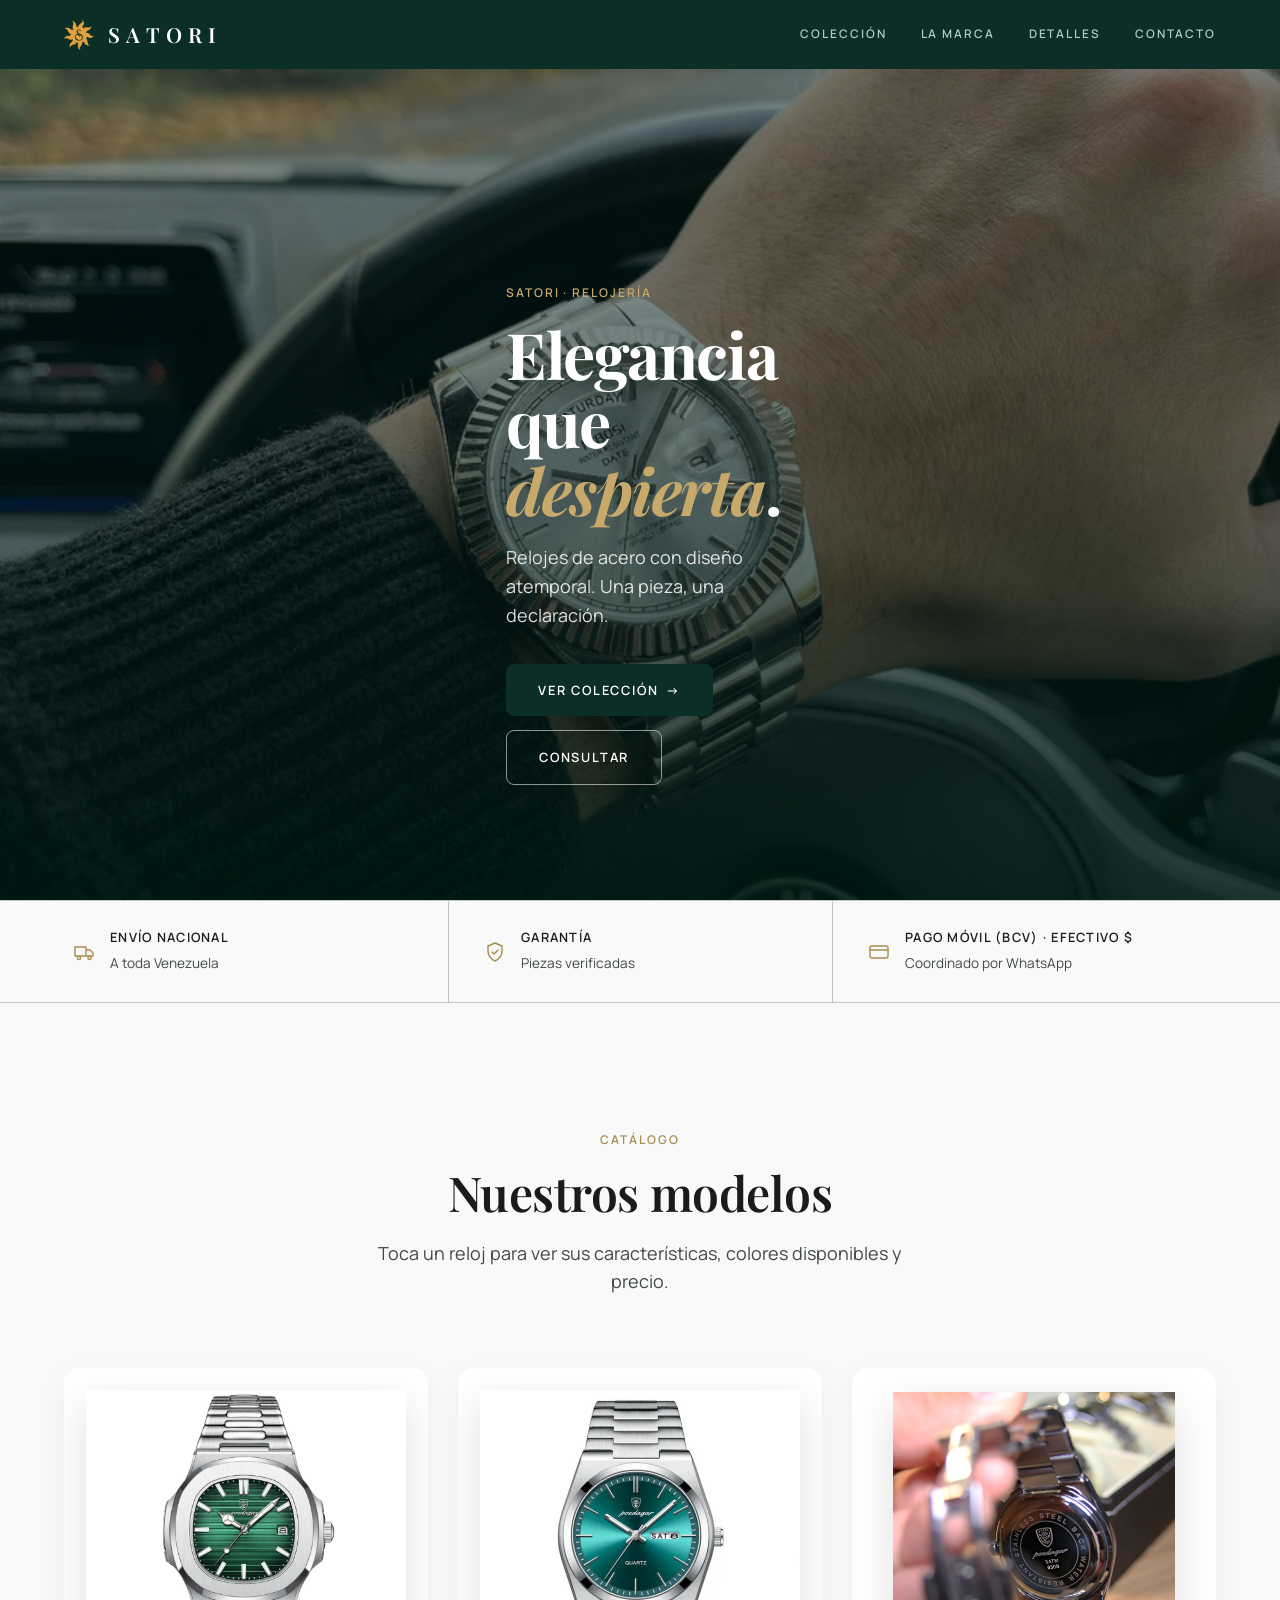
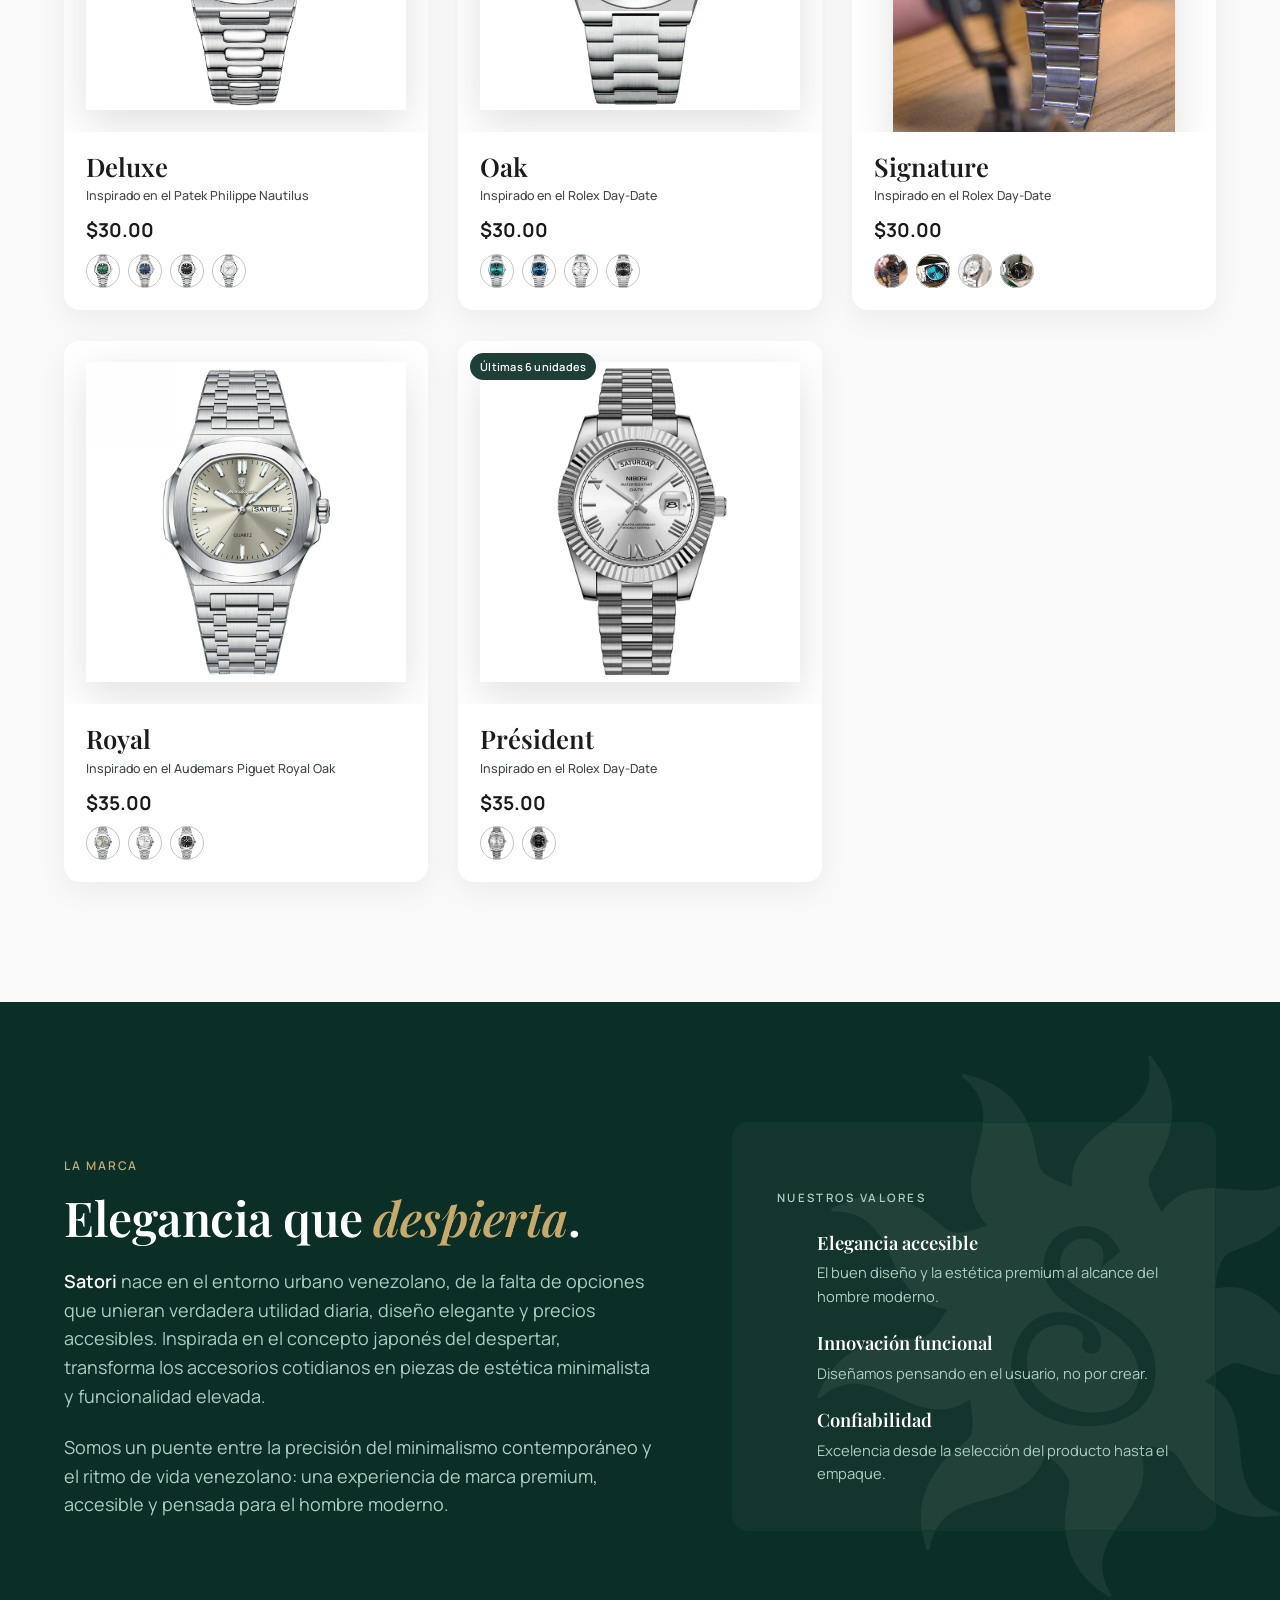
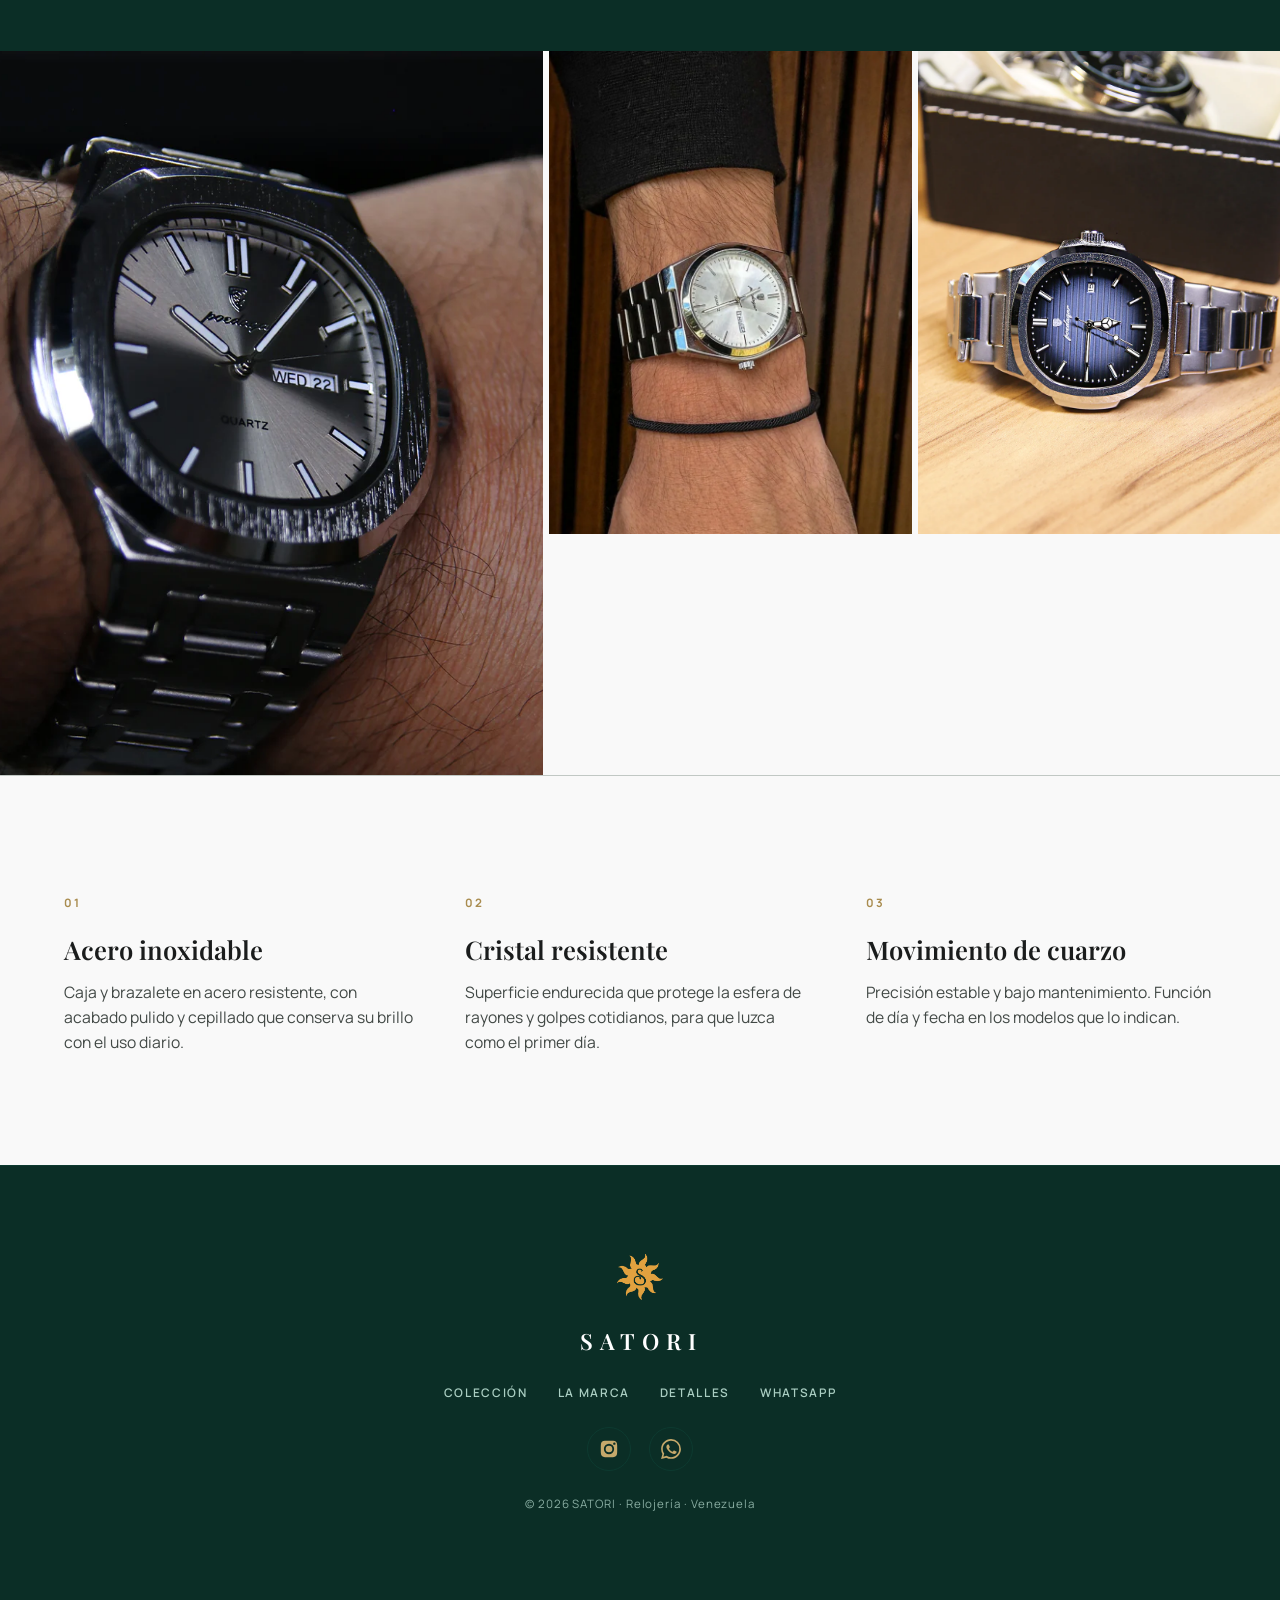
==== index.html @ a45ba336 "Primer commit - Satori Tienda" ====
<!DOCTYPE html>
<html lang="es">
<head>
  <meta charset="UTF-8" />
  <meta name="viewport" content="width=device-width, initial-scale=1.0" />
  <title>SATORI — Relojería</title>
  <meta name="description" content="SATORI · Relojes de acero inoxidable con diseño atemporal. Catálogo de relojería en Venezuela." />

  <!-- Tipografías: Playfair Display (titulares) + Manrope (cuerpo/UI) -->
  <link rel="preconnect" href="https://fonts.googleapis.com" />
  <link rel="preconnect" href="https://fonts.gstatic.com" crossorigin />
  <link href="https://fonts.googleapis.com/css2?family=Playfair+Display:ital,wght@0,500;0,600;0,700;1,500;1,600&family=Manrope:wght@400;500;600;700&display=swap" rel="stylesheet" />

  <link rel="stylesheet" href="assets/css/styles.css" />
</head>
<body>

  <!-- ============================ HEADER ============================ -->
  <header class="header" id="header">
    <div class="wrap header__bar">
      <a class="brand" href="#top" aria-label="SATORI — inicio">
        <img class="brand__mark" src="assets/brand/logo-gold.png" alt="" />
        <span class="brand__name">Satori</span>
      </a>

      <nav class="nav" aria-label="Principal">
        <a href="#catalogo">Colección</a>
        <a href="#historia">La marca</a>
        <a href="#detalles">Detalles</a>
        <a href="#contacto">Contacto</a>
      </nav>

      <button class="menu-btn" id="menu-open" aria-label="Abrir menú">
        <svg viewBox="0 0 24 24" fill="none" stroke="currentColor" stroke-width="1.6" stroke-linecap="round"><path d="M4 7h16M4 12h16M4 17h16"/></svg>
      </button>
    </div>
  </header>

  <!-- Drawer móvil -->
  <div class="drawer" id="drawer" aria-hidden="true">
    <button class="drawer__close" id="menu-close" aria-label="Cerrar menú">
      <svg viewBox="0 0 24 24" fill="none" stroke="currentColor" stroke-width="1.6" stroke-linecap="round"><path d="M6 6l12 12M18 6L6 18"/></svg>
    </button>
    <nav aria-label="Menú móvil">
      <a href="#catalogo">Colección</a>
      <a href="#historia">La marca</a>
      <a href="#detalles">Detalles</a>
      <a href="#contacto">Contacto</a>
    </nav>
  </div>

  <main id="top">

    <!-- ============================ HERO ============================ -->
    <section class="hero">
      <div class="hero__media" style="background-image:url('assets/products/lifestyle/hero.webp')" role="img" aria-label="Reloj SATORI en la muñeca"></div>
      <div class="wrap hero__content">
        <p class="eyebrow">Satori · Relojería</p>
        <h1>Elegancia que <em>despierta</em>.</h1>
        <p class="hero__sub">Relojes de acero con diseño atemporal. Una pieza, una declaración.</p>
        <div class="hero__cta">
          <a class="btn btn--primary" href="#catalogo">Ver colección <span class="arrow">→</span></a>
          <a class="btn btn--ghost-light" data-wa target="_blank" rel="noopener" href="#">Consultar</a>
        </div>
      </div>
    </section>

    <!-- ======================= BARRA DE CONFIANZA ==================== -->
    <section class="trust">
      <div class="wrap trust__row">
        <div class="trust__item">
          <svg viewBox="0 0 24 24" fill="none" stroke="currentColor" stroke-width="1.4" stroke-linecap="round" stroke-linejoin="round"><path d="M3 7h11v9H3zM14 10h4l3 3v3h-7z"/><circle cx="7" cy="18" r="1.6"/><circle cx="17.5" cy="18" r="1.6"/></svg>
          <div><b>Envío nacional</b><span>A toda Venezuela</span></div>
        </div>
        <div class="trust__item">
          <svg viewBox="0 0 24 24" fill="none" stroke="currentColor" stroke-width="1.4" stroke-linecap="round" stroke-linejoin="round"><path d="M12 3l7 3v5c0 4.4-3 8-7 10-4-2-7-5.6-7-10V6z"/><path d="M9 12l2 2 4-4"/></svg>
          <div><b>Garantía</b><span>Piezas verificadas</span></div>
        </div>
        <div class="trust__item">
          <svg viewBox="0 0 24 24" fill="none" stroke="currentColor" stroke-width="1.4" stroke-linecap="round" stroke-linejoin="round"><rect x="3" y="6" width="18" height="12" rx="2"/><path d="M3 10h18"/></svg>
          <div><b>Pago Móvil (BCV) · Efectivo $</b><span>Coordinado por WhatsApp</span></div>
        </div>
      </div>
    </section>

    <!-- ============================ CATÁLOGO ========================= -->
    <section class="catalog" id="catalogo">
      <div class="wrap">
        <header class="catalog__head reveal">
          <p class="eyebrow">Catálogo</p>
          <h2 class="section-title">Nuestros modelos</h2>
          <p class="lede">Toca un reloj para ver sus características, colores disponibles y precio.</p>
        </header>

        <!-- Las colecciones y sus tarjetas se generan solas desde assets/js/products.js -->
        <div id="catalog-root"></div>
      </div>
    </section>

    <!-- ========================= HISTORIA DE MARCA =================== -->
    <section class="story" id="historia">
      <img class="story__mark" src="assets/brand/logo-gold.png" alt="" aria-hidden="true" />
      <div class="wrap story__inner">
        <div class="reveal">
          <p class="eyebrow">La marca</p>
          <h2>Elegancia que <em>despierta</em>.</h2>
          <p><strong>Satori</strong> nace en el entorno urbano venezolano, de la falta de opciones que unieran verdadera utilidad diaria, diseño elegante y precios accesibles. Inspirada en el concepto japonés del despertar, transforma los accesorios cotidianos en piezas de estética minimalista y funcionalidad elevada.</p>
          <p>Somos un puente entre la precisión del minimalismo contemporáneo y el ritmo de vida venezolano: una experiencia de marca premium, accesible y pensada para el hombre moderno.</p>
        </div>
        <div class="story__aside reveal">
          <p class="story__aside-title">Nuestros valores</p>
          <ul class="story__values">
            <li><b>Elegancia accesible</b><span>El buen diseño y la estética premium al alcance del hombre moderno.</span></li>
            <li><b>Innovación funcional</b><span>Diseñamos pensando en el usuario, no por crear.</span></li>
            <li><b>Confiabilidad</b><span>Excelencia desde la selección del producto hasta el empaque.</span></li>
          </ul>
        </div>
      </div>
    </section>

    <!-- ============================ GALERÍA ========================= -->
    <section class="gallery" aria-label="Galería">
      <div class="gallery__grid">
        <figure class="gallery__item gallery__item--wide reveal">
          <img src="assets/products/lifestyle/g1.webp" alt="Reloj SATORI Poedagar 613 sobre cojín" loading="lazy" />
        </figure>
        <figure class="gallery__item reveal">
          <img src="assets/products/lifestyle/g2.webp" alt="Reloj SATORI Poedagar 613 en su estuche" loading="lazy" />
        </figure>
        <figure class="gallery__item reveal">
          <img src="assets/products/lifestyle/g3.webp" alt="Reloj SATORI en ambiente" loading="lazy" />
        </figure>
      </div>
    </section>

    <!-- ============================ DETALLES ========================= -->
    <section class="features" id="detalles">
      <div class="wrap">
        <div class="features__grid">
          <div class="feature reveal">
            <span class="feature__num">01</span>
            <h3>Acero inoxidable</h3>
            <p>Caja y brazalete en acero resistente, con acabado pulido y cepillado que conserva su brillo con el uso diario.</p>
          </div>
          <div class="feature reveal">
            <span class="feature__num">02</span>
            <h3>Cristal resistente</h3>
            <p>Superficie endurecida que protege la esfera de rayones y golpes cotidianos, para que luzca como el primer día.</p>
          </div>
          <div class="feature reveal">
            <span class="feature__num">03</span>
            <h3>Movimiento de cuarzo</h3>
            <p>Precisión estable y bajo mantenimiento. Función de día y fecha en los modelos que lo indican.</p>
          </div>
        </div>
      </div>
    </section>

    <!-- ============================ FOOTER =========================== -->
    <footer class="footer" id="contacto">
      <div class="wrap footer__inner">
        <a class="brand" href="#top" aria-label="SATORI — inicio">
          <img class="brand__mark" src="assets/brand/logo-gold.png" alt="" />
        </a>
        <span class="brand__name">Satori</span>

        <nav class="footer__nav" aria-label="Pie de página">
          <a href="#catalogo">Colección</a>
          <a href="#historia">La marca</a>
          <a href="#detalles">Detalles</a>
          <a data-wa target="_blank" rel="noopener" href="#">WhatsApp</a>
        </nav>

        <div class="footer__social">
          <a href="#" aria-label="Instagram">
            <svg viewBox="0 0 24 24" fill="currentColor"><path d="M12 2.16c3.2 0 3.58.01 4.85.07 3.25.15 4.77 1.69 4.92 4.92.06 1.27.07 1.65.07 4.85s-.01 3.58-.07 4.85c-.15 3.23-1.66 4.77-4.92 4.92-1.27.06-1.64.07-4.85.07s-3.58-.01-4.85-.07c-3.26-.15-4.77-1.7-4.92-4.92C2.17 15.58 2.16 15.2 2.16 12s.01-3.58.07-4.85c.15-3.23 1.66-4.77 4.92-4.92C8.42 2.17 8.8 2.16 12 2.16Zm0 3.68A6.16 6.16 0 1 0 18.16 12 6.16 6.16 0 0 0 12 5.84Zm0 10.16A4 4 0 1 1 16 12a4 4 0 0 1-4 4Zm6.4-11.85a1.44 1.44 0 1 0 1.44 1.44 1.44 1.44 0 0 0-1.44-1.44Z"/></svg>
          </a>
          <a data-wa target="_blank" rel="noopener" href="#" aria-label="WhatsApp">
            <svg viewBox="0 0 24 24" fill="currentColor"><path d="M.06 24l1.68-6.13A11.87 11.87 0 0 1 .16 11.9C.16 5.34 5.5.01 12.05.01a11.82 11.82 0 0 1 8.41 3.49 11.82 11.82 0 0 1 3.48 8.41c0 6.56-5.34 11.9-11.9 11.9a11.9 11.9 0 0 1-5.69-1.45L.06 24Zm6.6-3.8c1.68 1 3.28 1.59 5.32 1.59 5.45 0 9.89-4.43 9.89-9.88a9.82 9.82 0 0 0-9.88-9.89C6.55 2 2.1 6.44 2.1 11.9c0 2.22.65 3.88 1.75 5.63l-.99 3.65 3.8-.98Zm11.39-5.46c-.3-.15-1.78-.88-2.06-.98s-.48-.15-.68.15-.78.98-.95 1.18-.35.22-.65.07a8.05 8.05 0 0 1-2.42-1.49 9 9 0 0 1-1.67-2.08c-.17-.3 0-.46.13-.61s.3-.35.45-.53a2 2 0 0 0 .3-.5.55.55 0 0 0-.02-.53c-.08-.15-.68-1.64-.93-2.24s-.5-.51-.68-.52h-.58a1.12 1.12 0 0 0-.8.38 3.37 3.37 0 0 0-1.05 2.51 5.88 5.88 0 0 0 1.23 3.11c.15.2 2.12 3.24 5.14 4.54a17 17 0 0 0 1.72.63 4.13 4.13 0 0 0 1.9.12c.58-.09 1.78-.73 2.03-1.43s.25-1.3.17-1.42-.27-.2-.57-.35Z"/></svg>
          </a>
        </div>

        <p class="footer__legal">© 2026 SATORI · Relojería · Venezuela</p>
      </div>
    </footer>

  </main>

  <!-- Datos primero, lógica después -->
  <script src="assets/js/products.js"></script>
  <script src="assets/js/main.js"></script>
</body>
</html>
---- assets/css/styles.css ----
/* ============================================================
   SATORI — Sistema de diseño "Minimalist Luxury"
   Fondo blanco · verde bosque profundo · acento oro
   Tipografía: Playfair Display (titulares) + Manrope (cuerpo)
   Todo se controla desde las variables (tokens) de abajo.
   ============================================================ */

:root {
  /* --- Superficies (claras) --- */
  --surface:        #f9f9f9;   /* fondo base */
  --white:          #ffffff;   /* tarjetas / showcase de producto */
  --surface-low:    #f3f3f3;   /* bloques con leve cambio tonal */
  --surface-cont:   #eeeeee;
  --surface-high:   #e8e8e8;

  /* --- Texto --- */
  --on-surface:     #1a1c1c;   /* texto principal */
  --on-variant:     #414845;   /* texto secundario */
  --outline:        #717975;
  --outline-variant:#c1c8c4;   /* bordes sutiles */

  /* --- Verde bosque (anclas / secciones inmersivas / footer) --- */
  --primary:        #001812;
  --primary-cont:   #0b2e26;   /* verde principal */
  --primary-tint:   #0d3a30;   /* verde un poco más claro (bordes en verde) */
  --on-primary:     #ffffff;
  --primary-fixed:  #c6eade;
  --primary-fixed-dim:#aacec2;

  /* --- Acento oro (micro-interacciones, chips, iconos) --- */
  --gold:           #c6a96b;
  --gold-dark:      #a98c4f;

  /* --- Tipografía --- */
  --f-display: "Playfair Display", Georgia, serif;
  --f-body:    "Manrope", system-ui, sans-serif;

  /* --- Escala de tamaños --- */
  --t-hero:  clamp(2.6rem, 6.4vw, 4rem);   /* headline-xl (64px máx) */
  --t-h2:    clamp(2rem, 4.4vw, 3rem);     /* headline-lg (48px) */
  --t-h3:    clamp(1.35rem, 2vw, 2rem);    /* headline-md (32px) */
  --t-body-lg: 1.125rem;                   /* 18px */
  --t-body:  1rem;                         /* 16px */
  --t-label: 0.75rem;                      /* 12px */

  /* --- Espaciado --- */
  --gutter: 24px;
  --edge: clamp(20px, 5vw, 64px);          /* margen lateral (20 móvil / 64 desktop) */
  --section: clamp(72px, 11vw, 120px);     /* section-gap 120px */
  --maxw: 1280px;

  /* --- Forma y profundidad --- */
  --r-sm: 8px;    /* botones */
  --r-md: 12px;
  --r-lg: 16px;   /* tarjetas / contenedores */
  --shadow-hover: 0 20px 40px rgba(0,0,0,.06);   /* sombra ambiente suave */
  --shadow-soft:  0 10px 30px rgba(0,0,0,.05);
}

/* ============================================================
   Reset y base
   ============================================================ */
*, *::before, *::after { box-sizing: border-box; }
* { margin: 0; }
html { scroll-behavior: smooth; -webkit-text-size-adjust: 100%; }

body {
  font-family: var(--f-body);
  font-size: var(--t-body-lg);
  line-height: 1.6;
  color: var(--on-surface);
  background: var(--surface);
  -webkit-font-smoothing: antialiased;
  text-rendering: optimizeLegibility;
  overflow-x: hidden;
}

img { display: block; max-width: 100%; height: auto; }
a { color: inherit; text-decoration: none; }
button { font: inherit; color: inherit; cursor: pointer; background: none; border: none; }

::selection { background: var(--primary-cont); color: var(--on-primary); }

:focus-visible {
  outline: 2px solid var(--gold);
  outline-offset: 3px;
  border-radius: 2px;
}

.wrap { width: 100%; max-width: var(--maxw); margin-inline: auto; padding-inline: var(--edge); }

/* Etiqueta pequeña (label-sm): Manrope, mayúsculas, tracking */
.eyebrow {
  font-family: var(--f-body);
  font-size: var(--t-label);
  font-weight: 600;
  letter-spacing: .16em;
  text-transform: uppercase;
  color: var(--gold-dark);
}

.section-title {
  font-family: var(--f-display);
  font-weight: 600;
  font-size: var(--t-h2);
  line-height: 1.15;
  letter-spacing: -.01em;
  color: var(--on-surface);
}

.lede { color: var(--on-variant); max-width: 48ch; font-size: var(--t-body-lg); }

/* ============================================================
   Botones
   ============================================================ */
.btn {
  display: inline-flex; align-items: center; gap: .6em;
  padding: 16px 32px;
  font-family: var(--f-body);
  font-size: .8rem;
  font-weight: 600;
  letter-spacing: .14em;
  text-transform: uppercase;
  border-radius: var(--r-sm);
  transition: transform .25s ease, background .25s ease, color .25s ease, border-color .25s ease, box-shadow .25s ease;
}
.btn:active { transform: translateY(1px); }

.btn--primary { background: var(--primary-cont); color: var(--on-primary); }
.btn--primary:hover { background: var(--primary); box-shadow: var(--shadow-soft); }

.btn--ghost { border: 1px solid var(--primary-cont); color: var(--primary-cont); }
.btn--ghost:hover { background: var(--primary-cont); color: var(--on-primary); }

.btn .arrow { transition: transform .25s ease; }
.btn:hover .arrow { transform: translateX(4px); }

/* ============================================================
   Header (verde bosque, texto claro; sombra al hacer scroll)
   ============================================================ */
.header {
  position: fixed; inset: 0 0 auto 0; z-index: 50;
  background: var(--primary-cont);
  transition: box-shadow .35s ease, background .35s ease;
}
.header.is-scrolled { box-shadow: 0 6px 24px rgba(0,0,0,.14); }
.header__bar {
  display: flex; align-items: center; justify-content: space-between;
  padding-block: 18px;
}
.brand { display: inline-flex; align-items: center; gap: 12px; }
.brand__mark { width: 30px; height: 30px; }
.brand__name {
  font-family: var(--f-display); font-weight: 600;
  font-size: 1.3rem; letter-spacing: .3em; text-transform: uppercase;
  color: var(--on-primary); padding-left: .1em;
}
.nav { display: flex; align-items: center; gap: 34px; }
.nav a {
  font-family: var(--f-body); font-size: .74rem; font-weight: 600;
  letter-spacing: .16em; text-transform: uppercase; color: var(--primary-fixed-dim);
  transition: color .2s ease;
}
.nav a:hover { color: var(--gold); }

.menu-btn { display: none; width: 40px; height: 40px; align-items: center; justify-content: center; color: var(--gold); }
.menu-btn svg { width: 24px; height: 24px; }

/* Drawer móvil */
.drawer {
  position: fixed; inset: 0; z-index: 60;
  background: var(--primary-cont);
  display: flex; flex-direction: column; justify-content: center;
  padding: var(--edge);
  transform: translateX(100%); transition: transform .5s cubic-bezier(.4,0,.2,1);
}
.drawer.is-open { transform: translateX(0); }
.drawer__close { position: absolute; top: 22px; right: var(--edge); width: 40px; height: 40px; color: var(--gold); }
.drawer nav { display: flex; flex-direction: column; gap: 8px; }
.drawer nav a {
  font-family: var(--f-display); font-size: 2rem; color: var(--on-primary);
  padding-block: 10px; border-bottom: 1px solid var(--primary-tint);
}
.drawer nav a:hover { color: var(--gold); }

/* ============================================================
   Hero (foto lifestyle a pantalla completa + overlay verde)
   ============================================================ */
.hero {
  position: relative; min-height: 100svh;
  display: grid; align-items: flex-end;
  padding-top: 96px; padding-bottom: clamp(56px, 9vw, 120px);
  overflow: hidden;
}
.hero__media { position: absolute; inset: 0; background-position: center; background-size: cover; background-repeat: no-repeat; }
.hero__media::after {
  content: ""; position: absolute; inset: 0;
  background: linear-gradient(180deg, rgba(0,24,18,.45) 0%, rgba(0,24,18,.55) 45%, rgba(0,24,18,.86) 100%);
}
.hero__content { position: relative; z-index: 1; max-width: 36ch; color: var(--on-primary); }
.hero__content .eyebrow { display: inline-block; margin-bottom: 18px; color: var(--gold); }
.hero h1 {
  font-family: var(--f-display); font-weight: 700;
  font-size: var(--t-hero); line-height: 1.06; letter-spacing: -.02em;
  color: #fff; margin-bottom: 20px;
}
.hero h1 em { font-style: italic; color: var(--gold); }
.hero__sub { color: rgba(255,255,255,.85); font-size: var(--t-body-lg); margin-bottom: 34px; }
.hero__cta { display: flex; flex-wrap: wrap; gap: 14px; }

/* Botón "ghost" sobre fondo oscuro */
.btn--ghost-light { border: 1px solid rgba(255,255,255,.55); color: #fff; }
.btn--ghost-light:hover { background: #fff; color: var(--primary-cont); }

/* ============================================================
   Barra de confianza (clara)
   ============================================================ */
.trust { background: var(--surface); border-block: 1px solid var(--outline-variant); }
.trust__row { display: grid; grid-template-columns: repeat(3, 1fr); }
.trust__item {
  display: flex; align-items: center; gap: 14px;
  padding: 26px 8px;
}
.trust__item + .trust__item { border-left: 1px solid var(--outline-variant); padding-left: 34px; }
.trust__item svg { width: 24px; height: 24px; color: var(--gold-dark); flex: none; }
.trust__item b {
  color: var(--on-surface); font-weight: 600; display: block;
  font-size: .8rem; letter-spacing: .1em; text-transform: uppercase;
}
.trust__item span { color: var(--on-variant); font-size: .85rem; }

/* ============================================================
   Catálogo
   ============================================================ */
.catalog { padding-block: var(--section); background: var(--surface); }
.catalog__head { text-align: center; margin-bottom: clamp(48px, 6vw, 72px); }
.catalog__head .eyebrow { display: inline-block; margin-bottom: 16px; }
.catalog__head .lede { margin: 18px auto 0; }

/* Cabecera de cada colección (Deluxe / Oak / Signature) */
.collection + .collection { margin-top: clamp(56px, 8vw, 104px); }
.collection__head {
  display: flex; align-items: baseline; justify-content: space-between;
  gap: 20px 32px; flex-wrap: wrap;
  padding-bottom: 20px; margin-bottom: clamp(28px, 4vw, 44px);
  border-bottom: 1px solid var(--outline-variant);
}
.collection__head > div { display: flex; align-items: baseline; gap: 16px; }
.collection__idx { font-family: var(--f-body); font-weight: 700; font-size: .85rem; letter-spacing: .16em; color: var(--gold-dark); }
.collection__name { font-family: var(--f-display); font-weight: 600; font-size: clamp(1.7rem, 3.4vw, 2.6rem); line-height: 1; letter-spacing: -.01em; color: var(--on-surface); }
.collection__tag { font-family: var(--f-body); font-size: .78rem; font-weight: 500; letter-spacing: .06em; text-transform: uppercase; color: var(--on-variant); max-width: 44ch; }

.grid { display: grid; grid-template-columns: repeat(3, 1fr); gap: clamp(20px, 2.4vw, 32px); }

/* Tarjeta: la foto y el nombre llevan a la ficha; abajo, miniaturas
   circulares (imagen real) de cada color. Sin bordes; imagen completa. */
.card { position: relative; display: flex; flex-direction: column; background: var(--white); border-radius: var(--r-lg); overflow: hidden; box-shadow: var(--shadow-soft); transition: transform .4s cubic-bezier(.2,.7,.2,1), box-shadow .4s ease; }
.card:hover { transform: translateY(-6px); box-shadow: var(--shadow-hover); }
.card__main { display: flex; flex-direction: column; flex: 1; color: inherit; }

.card__media { position: relative; aspect-ratio: 1; display: grid; place-items: center; background: var(--white); overflow: hidden; }
.card__media img { width: 88%; height: 88%; object-fit: contain; transition: transform .6s cubic-bezier(.2,.7,.2,1); filter: drop-shadow(0 14px 22px rgba(0,0,0,.12)); }
.card:hover .card__media img { transform: scale(1.05); }
.card__ph { position: absolute; inset: 0; display: none; flex-direction: column; align-items: center; justify-content: center; gap: 12px; color: var(--outline); }
.card__media.is-missing img { display: none; }
.card__media.is-missing .card__ph { display: flex; }
.card__ph svg { width: 52px; height: 52px; color: var(--gold); opacity: .8; }
.card__ph span { font-family: var(--f-body); font-size: .64rem; font-weight: 600; letter-spacing: .22em; text-transform: uppercase; }

.card__body { padding: 20px 22px 8px; display: flex; flex-direction: column; gap: 5px; }
.card__name { font-family: var(--f-display); font-weight: 600; font-size: var(--t-h3); line-height: 1.15; color: var(--on-surface); }
.card__insp { font-size: .78rem; color: var(--on-variant); font-weight: 500; }
.price { font-family: var(--f-body); margin-top: 4px; }
.price__now { color: var(--on-surface); font-size: 1.2rem; font-weight: 700; }

/* Miniaturas circulares de color (imagen real del reloj) */
.card__media .badge { position: absolute; top: 12px; left: 12px; z-index: 2;
  font-size: 11px; font-weight: 600; letter-spacing: .02em; padding: 5px 10px;
  border-radius: 999px; background: rgba(11,46,38,.92); color: #fff; backdrop-filter: blur(4px); }
.card__media .badge--out { background: rgba(70,70,70,.92); }
.card__swatches { display: flex; gap: 8px; padding: 0 22px 22px; flex-wrap: wrap; }
.cswatch { width: 34px; height: 34px; border-radius: 50%; overflow: hidden; background: var(--surface-low); outline: 1px solid var(--outline-variant); outline-offset: -1px; transition: outline-color .2s ease, transform .2s ease; }
.cswatch:hover { outline: 2px solid var(--primary-cont); transform: scale(1.08); }
.cswatch img { width: 100%; height: 100%; object-fit: cover; }

/* ============================================================
   Ficha de producto (producto.html)
   ============================================================ */
.product-page { padding-top: 92px; padding-bottom: var(--section); background: var(--white); min-height: 100svh; }
.pd__back { display: inline-block; margin: 28px 0 8px; font-size: .82rem; font-weight: 600; letter-spacing: .06em; color: var(--on-variant); }
.pd__back:hover { color: var(--primary-cont); }

.pd { display: grid; grid-template-columns: 1.05fr .95fr; gap: clamp(28px, 5vw, 72px); align-items: start; padding-top: 12px; }

/* Galería: carrusel con scroll horizontal táctil (swipe) */
.pd__gallery { position: sticky; top: 96px; }
.pd__carousel {
  display: flex; overflow-x: auto; scroll-snap-type: x mandatory;
  -webkit-overflow-scrolling: touch; border-radius: var(--r-lg);
  background: radial-gradient(60% 55% at 50% 42%, var(--surface-low), var(--surface) 72%);
  scrollbar-width: none;
}
.pd__carousel::-webkit-scrollbar { display: none; }
.slide { position: relative; flex: 0 0 100%; scroll-snap-align: center; aspect-ratio: 1; display: grid; place-items: center; }
.slide img { width: 84%; height: 84%; object-fit: contain; filter: drop-shadow(0 22px 30px rgba(0,0,0,.14)); }
.slide__ph { display: none; font-family: var(--f-body); font-weight: 700; letter-spacing: .3em; color: var(--outline-variant); }
.slide.is-missing img { display: none; }
.slide.is-missing .slide__ph { display: block; }
.pd__cdots { display: flex; gap: 8px; justify-content: center; margin-top: 16px; }
.cdot { width: 8px; height: 8px; border-radius: 50%; background: var(--outline-variant); transition: background .2s ease, transform .2s ease; cursor: pointer; }
.cdot.is-active { background: var(--primary-cont); transform: scale(1.25); }

/* Información */
.pd__info { padding-top: 8px; }
.pd__info .eyebrow { display: inline-block; margin-bottom: 12px; }
.pd__name { font-family: var(--f-display); font-weight: 700; font-size: clamp(2rem, 4vw, 3rem); line-height: 1.05; letter-spacing: -.02em; color: var(--on-surface); }
.pd__insp { margin-top: 8px; color: var(--gold-dark); font-weight: 500; font-size: .92rem; }
.pd__price { margin-top: 18px; display: flex; align-items: baseline; gap: 14px; flex-wrap: wrap; }
.pd__price .price__now { font-size: 1.7rem; }
.pd__bs { font-weight: 600; color: var(--on-variant); }
.pd__bsnote { margin-top: 4px; font-size: .78rem; color: var(--outline); }

.pd__variants { margin-top: 28px; }
.pd__label { font-family: var(--f-body); font-size: .74rem; font-weight: 600; letter-spacing: .12em; text-transform: uppercase; color: var(--on-variant); margin-bottom: 12px; }
.pd__label span { color: var(--on-surface); }
.swatches { display: flex; gap: 12px; flex-wrap: wrap; }
.swatch { width: 52px; height: 52px; border-radius: 50%; overflow: hidden; background: var(--surface-low); outline: 2px solid transparent; outline-offset: 2px; transition: outline-color .2s ease, transform .2s ease; }
.swatch:hover { outline-color: var(--outline-variant); transform: scale(1.06); }
.swatch.is-active { outline-color: var(--primary-cont); }
.swatch img { width: 100%; height: 100%; object-fit: cover; }

.pd__specs { margin-top: 30px; border-top: 1px solid var(--outline-variant); }
.spec { display: flex; justify-content: space-between; gap: 16px; padding: 13px 0; border-bottom: 1px solid var(--outline-variant); }
.spec span { color: var(--on-variant); }
.spec b { color: var(--on-surface); font-weight: 600; text-align: right; }

.pd__pay { margin-top: 26px; }
.pd__pay ul { list-style: none; display: flex; flex-wrap: wrap; gap: 10px; }
.pd__pay li { font-size: .82rem; font-weight: 600; color: var(--primary-cont); background: var(--primary-fixed); padding: 8px 14px; border-radius: 100px; }

.pd__cta { margin-top: 30px; width: 100%; justify-content: center; }

/* ============================================================
   Historia de marca (sección inmersiva verde bosque)
   ============================================================ */
.story { position: relative; padding-block: var(--section); overflow: hidden; background: var(--primary-cont); color: var(--on-primary); }
.story__inner {
  position: relative; z-index: 1;
  display: grid; grid-template-columns: 1.1fr .9fr; gap: clamp(32px, 6vw, 96px); align-items: center;
}
.story__mark {
  position: absolute; z-index: 0; right: -6%; top: 50%; transform: translateY(-50%);
  width: min(540px, 58vw); opacity: .06; pointer-events: none; filter: brightness(0) invert(1);
}
.story .eyebrow { color: var(--gold); }
.story h2 { font-family: var(--f-display); font-weight: 600; font-size: var(--t-h2); line-height: 1.12; letter-spacing: -.01em; margin-top: 16px; }
.story h2 em { font-style: italic; color: var(--gold); }
.story p { color: var(--primary-fixed-dim); margin-top: 22px; }
.story p strong { color: var(--on-primary); font-weight: 600; }
.story__aside { padding: clamp(28px,5vw,44px); border: 1px solid var(--primary-tint); border-radius: var(--r-lg); background: rgba(255,255,255,.03); }
.story__aside-title { font-family: var(--f-body); font-size: .72rem; font-weight: 600; letter-spacing: .2em; text-transform: uppercase; color: var(--gold); margin-bottom: 20px; }
.story__values { list-style: none; display: flex; flex-direction: column; gap: 20px; }
.story__values li { display: flex; flex-direction: column; gap: 4px; }
.story__values b { color: var(--on-primary); font-weight: 600; font-family: var(--f-display); font-size: 1.15rem; }
.story__values span { color: var(--primary-fixed-dim); font-size: .92rem; }

/* ============================================================
   Galería lifestyle (full-bleed)
   ============================================================ */
.gallery { background: var(--surface); }
.gallery__grid { display: grid; grid-template-columns: 1.5fr 1fr 1fr; gap: 6px; }
.gallery__item { position: relative; margin: 0; aspect-ratio: 3/4; overflow: hidden; background: var(--surface-cont); }
.gallery__item img { width: 100%; height: 100%; object-fit: cover; transition: transform .9s cubic-bezier(.2,.7,.2,1); }
.gallery__item:hover img { transform: scale(1.06); }

/* ============================================================
   Detalles / beneficios (claro)
   ============================================================ */
.features { background: var(--surface); border-top: 1px solid var(--outline-variant); padding-block: clamp(64px,9vw,110px); }
.features__grid { display: grid; grid-template-columns: repeat(3, 1fr); gap: clamp(24px,4vw,64px); }
.feature__num { font-family: var(--f-body); font-weight: 700; font-size: .72rem; letter-spacing: .18em; color: var(--gold-dark); }
.feature h3 { font-family: var(--f-display); font-weight: 600; font-size: var(--t-h3); margin-block: 14px 10px; color: var(--on-surface); }
.feature p { color: var(--on-variant); font-size: .98rem; }

/* ============================================================
   Footer (verde bosque)
   ============================================================ */
.footer { background: var(--primary-cont); border-top: 1px solid var(--primary-tint); padding-block: clamp(56px,8vw,88px); color: var(--on-primary); }
.footer__inner { display: flex; flex-direction: column; align-items: center; gap: 24px; text-align: center; }
.footer .brand__mark { width: 46px; height: 46px; }
.footer .brand__name { font-size: 1.4rem; color: var(--on-primary); }
.footer__nav { display: flex; flex-wrap: wrap; gap: 30px; justify-content: center; }
.footer__nav a { font-family: var(--f-body); font-size: .74rem; font-weight: 600; letter-spacing: .14em; text-transform: uppercase; color: var(--primary-fixed-dim); }
.footer__nav a:hover { color: var(--gold); }
.footer__social { display: flex; gap: 18px; }
.footer__social a { width: 44px; height: 44px; display: grid; place-items: center; border: 1px solid var(--primary-tint); border-radius: 100px; color: var(--gold); transition: background .25s ease, color .25s ease; }
.footer__social a:hover { background: var(--gold); color: var(--primary-cont); }
.footer__social svg { width: 20px; height: 20px; }
.footer__legal { font-family: var(--f-body); font-size: .72rem; letter-spacing: .08em; color: var(--primary-fixed-dim); opacity: .8; }

/* ============================================================
   Animación de entrada (scroll reveal)
   ============================================================ */
.reveal { opacity: 0; transform: translateY(22px); transition: opacity .7s ease, transform .7s ease; }
.reveal.is-in { opacity: 1; transform: none; }


/* ============================================================
   Responsive
   ============================================================ */
@media (max-width: 900px) {
  .nav { display: none; }
  .menu-btn { display: inline-flex; }
  .grid { grid-template-columns: repeat(2, 1fr); }
  .story__inner { grid-template-columns: 1fr; }
  .features__grid { grid-template-columns: 1fr; gap: 40px; }
  .trust__row { grid-template-columns: 1fr; }
  .trust__item + .trust__item { border-left: none; border-top: 1px solid var(--outline-variant); padding-left: 8px; }
  .gallery__grid { grid-template-columns: 1fr 1fr; }
  .gallery__item--wide { grid-column: span 2; aspect-ratio: 16/9; }
  .pd { grid-template-columns: 1fr; gap: 32px; }
  .pd__gallery { position: static; top: auto; }
}
@media (max-width: 560px) {
  .grid { grid-template-columns: 1fr; }
  .gallery__grid { grid-template-columns: 1fr; }
  .gallery__item--wide { grid-column: span 1; aspect-ratio: 3/4; }
  .collection__head { flex-direction: column; align-items: flex-start; }
}

@media (prefers-reduced-motion: reduce) {
  * { scroll-behavior: auto !important; }
  .reveal { opacity: 1; transform: none; transition: none; }
  .card, .card__media img, .btn, .btn .arrow, .gallery__item img { transition: none !important; }
}
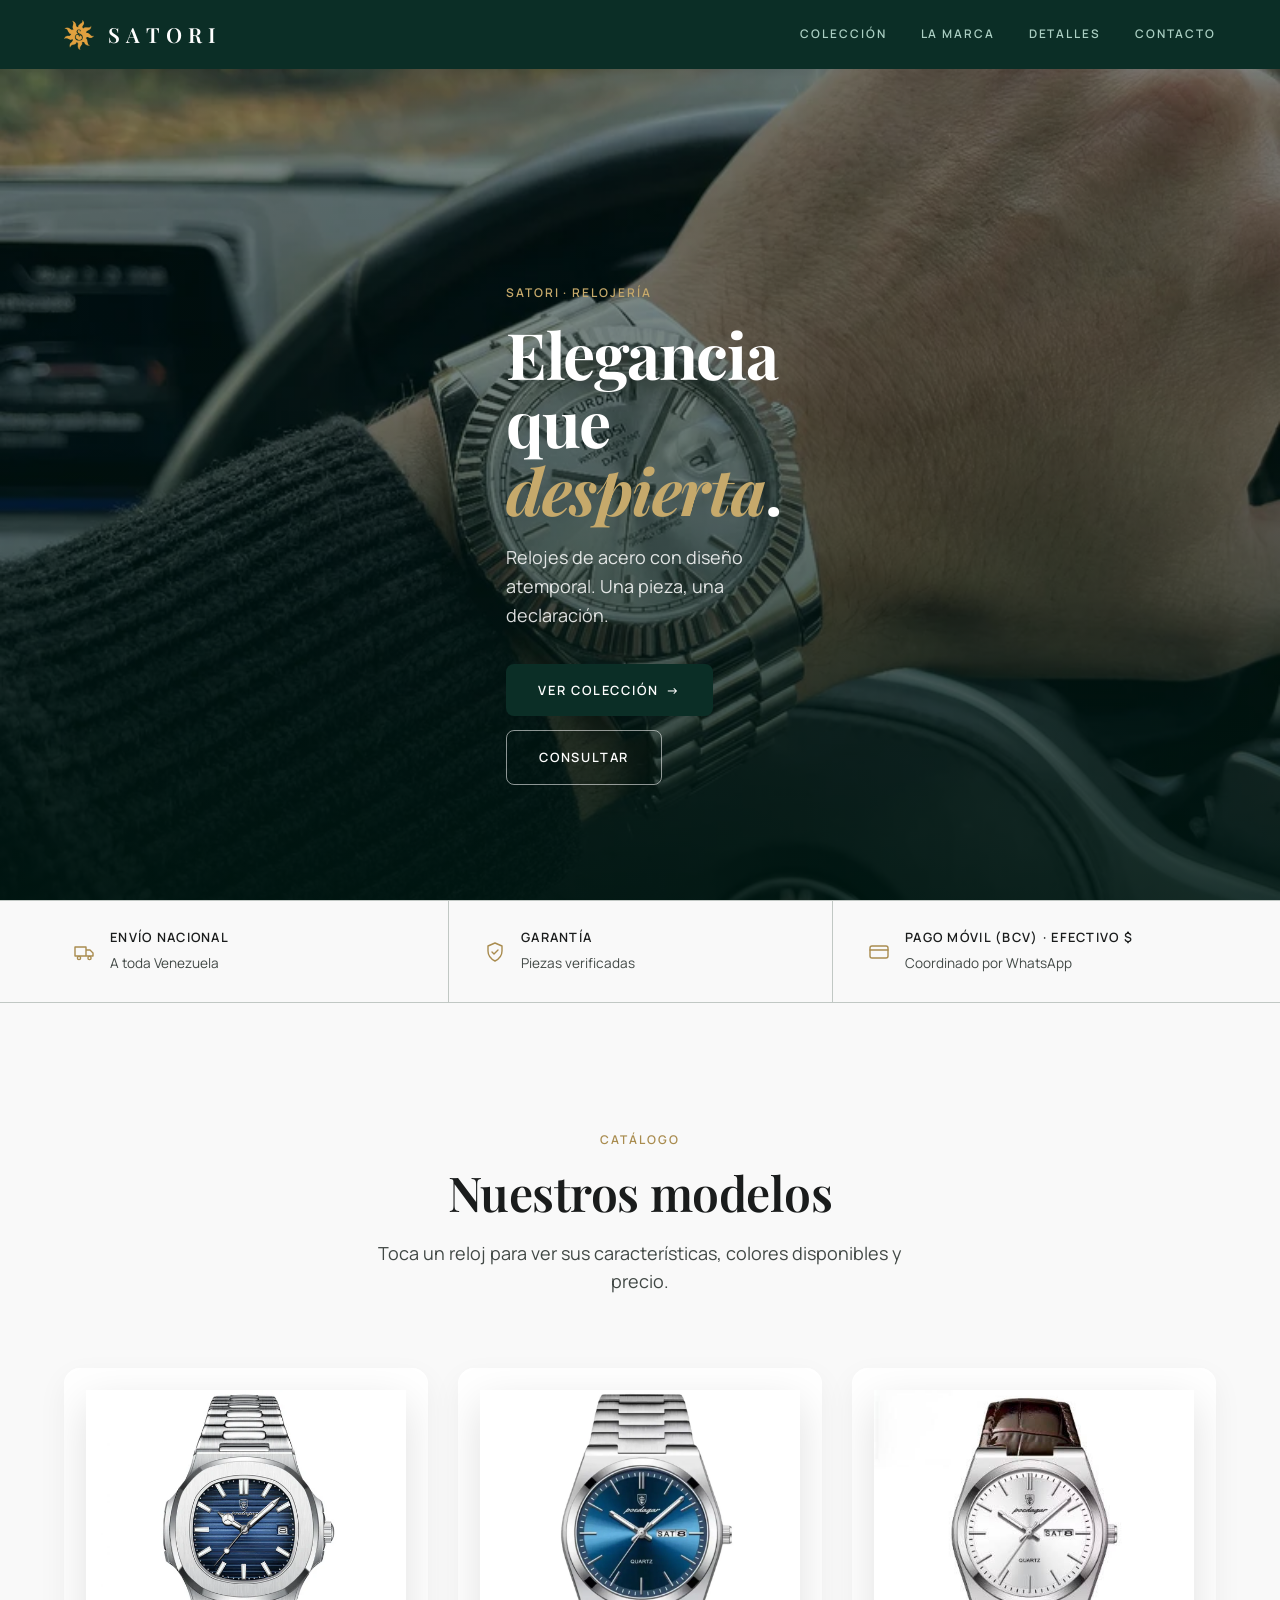
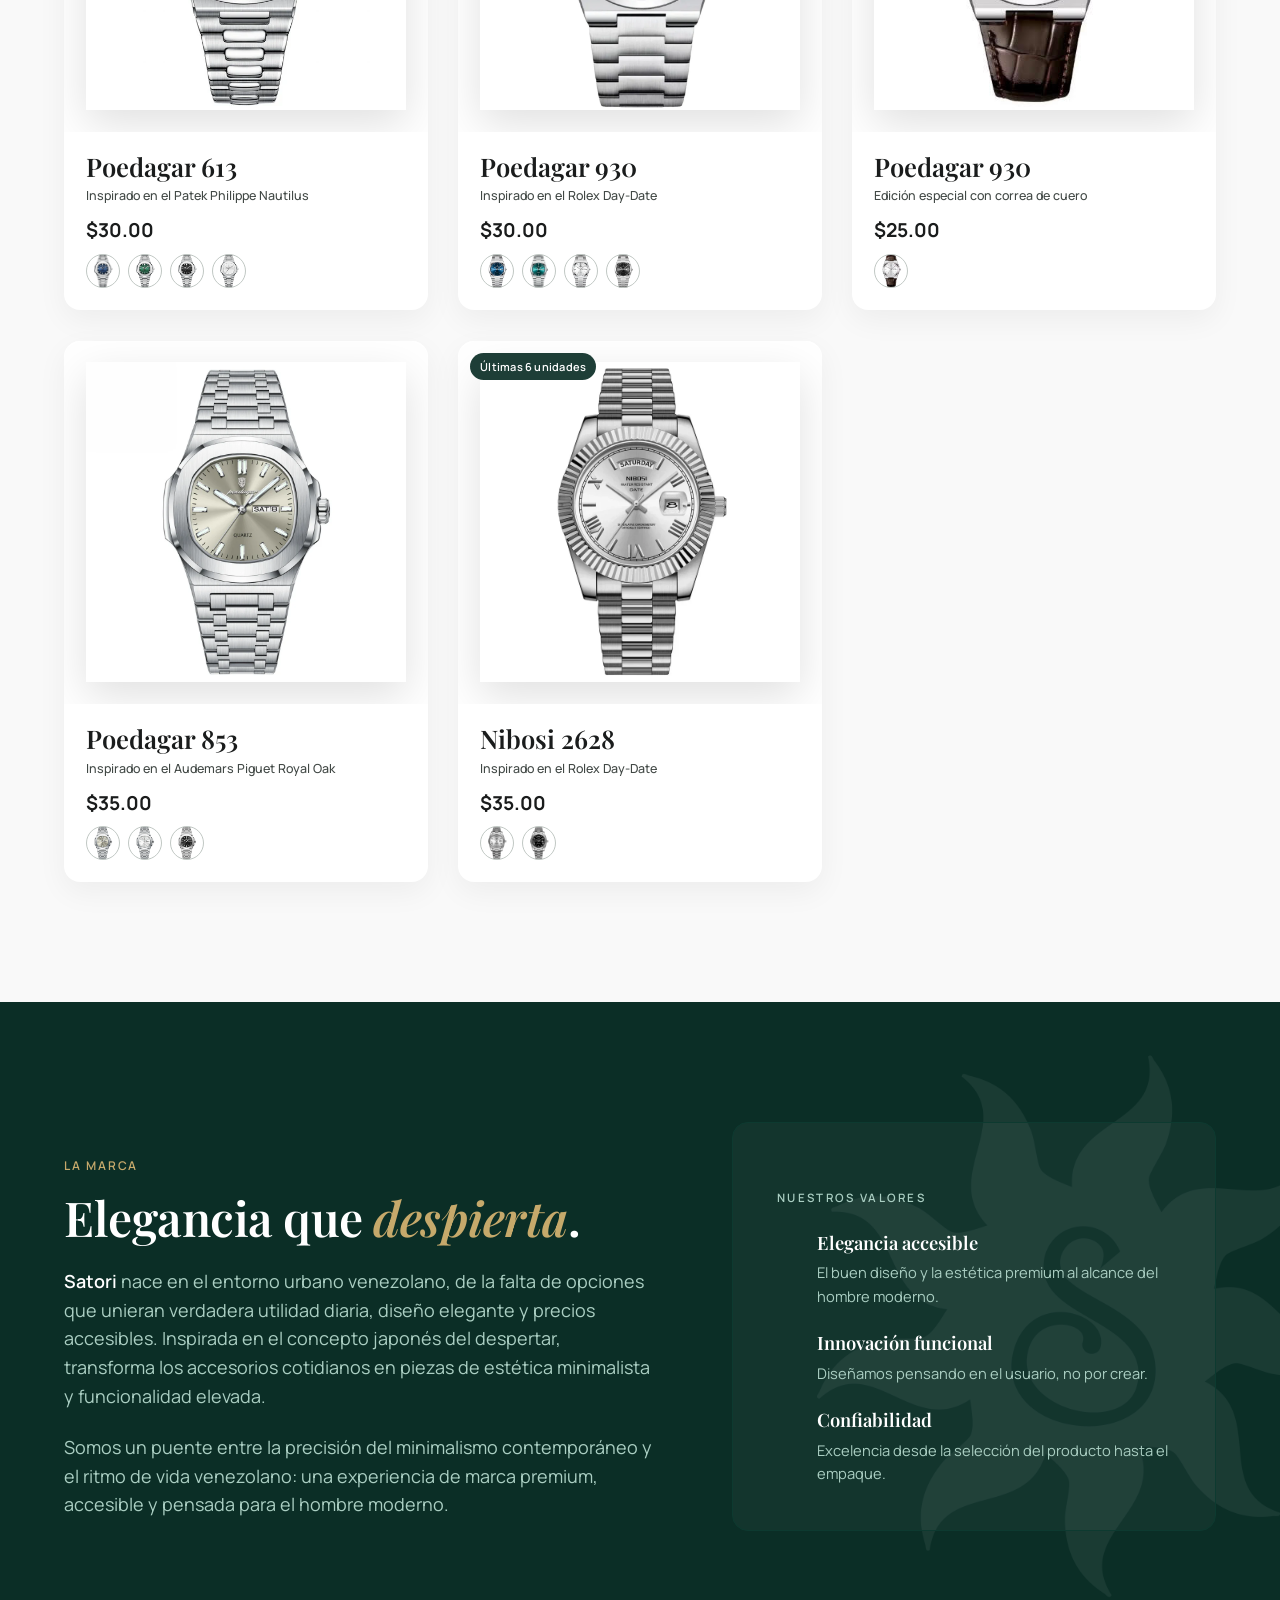
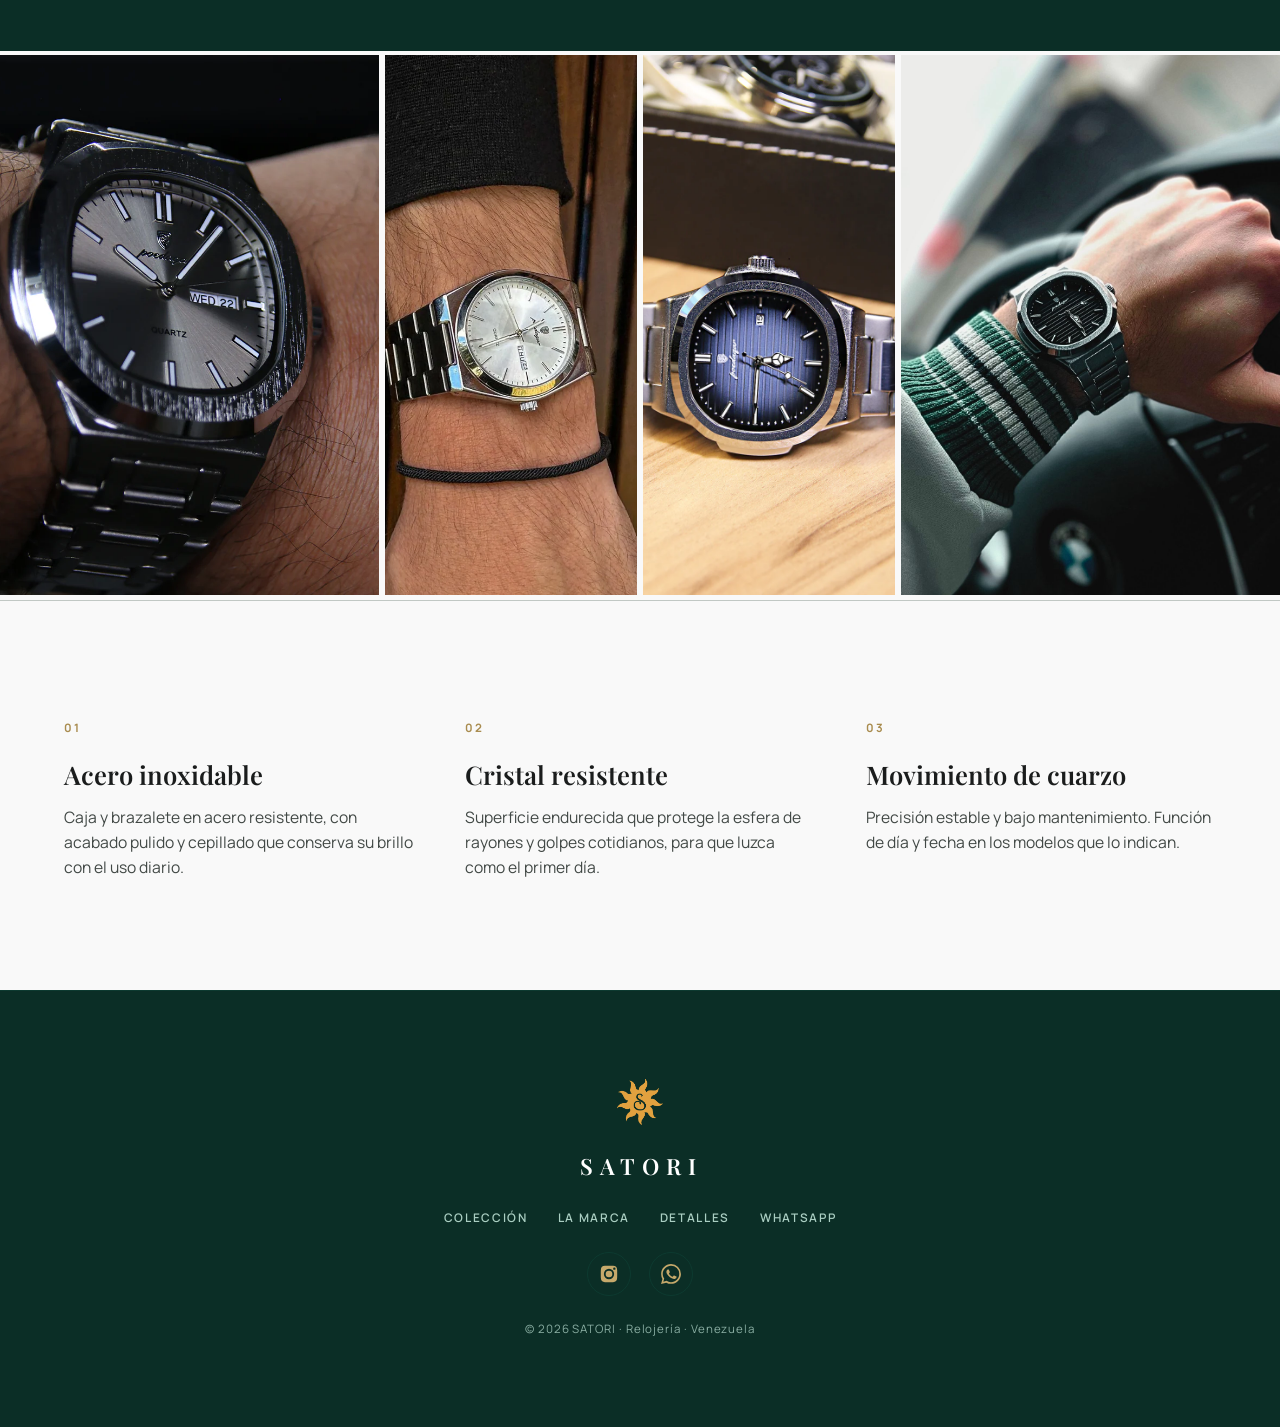
==== commit 13c8137d: "ultimos cambios en la estetica de la pagina, organizando imagenes y modificando el diseño de cosas p" ====
--- a/index.html
+++ b/index.html
@@ -130,6 +130,9 @@
         <figure class="gallery__item reveal">
           <img src="assets/products/lifestyle/g3.webp" alt="Reloj SATORI en ambiente" loading="lazy" />
         </figure>
+      <figure class="gallery__item reveal">
+       <img src="assets/products/lifestyle/g5.webp.jpg" alt="Reloj SATORI " loading="lazy">
+      </figure>
       </div>
     </section>
 
--- a/assets/css/styles.css
+++ b/assets/css/styles.css
@@ -307,7 +307,7 @@
 .slide.is-missing img { display: none; }
 .slide.is-missing .slide__ph { display: block; }
 .pd__cdots { display: flex; gap: 8px; justify-content: center; margin-top: 16px; }
-.cdot { width: 8px; height: 8px; border-radius: 50%; background: var(--outline-variant); transition: background .2s ease, transform .2s ease; cursor: pointer; }
+.cdot { width: 10px; height: 10px; border-radius: 50%; background: var(--outline-variant); transition: background .2s ease, transform .2s ease; cursor: pointer; }
 .cdot.is-active { background: var(--primary-cont); transform: scale(1.25); }
 
 /* Información */
@@ -365,13 +365,44 @@
 .story__values span { color: var(--primary-fixed-dim); font-size: .92rem; }
 
 /* ============================================================
-   Galería lifestyle (full-bleed)
-   ============================================================ */
-.gallery { background: var(--surface); }
-.gallery__grid { display: grid; grid-template-columns: 1.5fr 1fr 1fr; gap: 6px; }
-.gallery__item { position: relative; margin: 0; aspect-ratio: 3/4; overflow: hidden; background: var(--surface-cont); }
-.gallery__item img { width: 100%; height: 100%; object-fit: cover; transition: transform .9s cubic-bezier(.2,.7,.2,1); }
-.gallery__item:hover img { transform: scale(1.06); }
+   Galería lifestyle (Mosaico Asimétrico Full-Bleed)
+   ============================================================ */
+
+.gallery {
+    background: var(--surface);
+    padding: 0.3rem 0; /* Un poco de espacio arriba y abajo */
+}
+
+.gallery__grid {
+    display: grid;
+    grid-template-columns: 1.5fr 1fr 1fr 1.5fr; 
+    gap: 6px;
+    width: 100%;
+    /* Eliminamos el max-height de aquí para que no pelee con las fotos */
+}
+
+.gallery__item {
+    position: relative;
+    margin: 0;
+    overflow: hidden;
+    background: var(--surface-cont);
+    width: 100%;
+    height: 60vh; /* Forzamos a que todas tengan esta altura exacta y controlada */
+    
+    /* ¡MUY IMPORTANTE! Asegúrate de NO tener aspect-ratio: 3/4; aquí */
+}
+
+.gallery__item img {
+    width: 100%;
+    height: 100%;
+    object-fit: cover; 
+    display: block;
+    transition: transform .9s cubic-bezier(.2,.7,.2,1);
+}
+
+.gallery__item:hover img {
+    transform: scale(1.06);
+}
 
 /* ============================================================
    Detalles / beneficios (claro)
@@ -433,3 +464,42 @@
   .reveal { opacity: 1; transform: none; transition: none; }
   .card, .card__media img, .btn, .btn .arrow, .gallery__item img { transition: none !important; }
 }
+
+/* ============================================================
+   Flechas interactivas carrusel para la izquierda o la derecha
+   ============================================================ */
+
+   /* Estilo base para las flechas del carrusel */
+.carousel-arrow {
+  position: absolute;
+  top: 45%; /* Centrado verticalmente respecto a la imagen */
+  transform: translateY(-50%);
+  background: rgba(255, 255, 255, 0.7); /* Fondo blanco semitransparente */
+  color: #1a1a1a; /* Color de la flecha */
+  border: none;
+  border-radius: 50%;
+  width: 36px;
+  height: 36px;
+  font-size: 16px;
+  cursor: pointer;
+  z-index: 10; /* Asegura que estén por encima de la imagen */
+  display: flex;
+  align-items: center;
+  justify-content: center;
+  transition: background 0.2s ease, transform 0.2s ease;
+  box-shadow: 0 2px 5px rgba(0,0,0,0.1);
+}
+
+.carousel-arrow:hover {
+  background: rgba(255, 255, 255, 1);
+  transform: translateY(-50%) scale(1.1); /* Efecto de crecimiento al pasar el mouse */
+}
+
+/* Posiciones específicas */
+.prev-arrow {
+  left: 0px; /* Separación del borde izquierdo */
+}
+
+.next-arrow {
+  right: 0px; /* Separación del borde derecho */
+}
